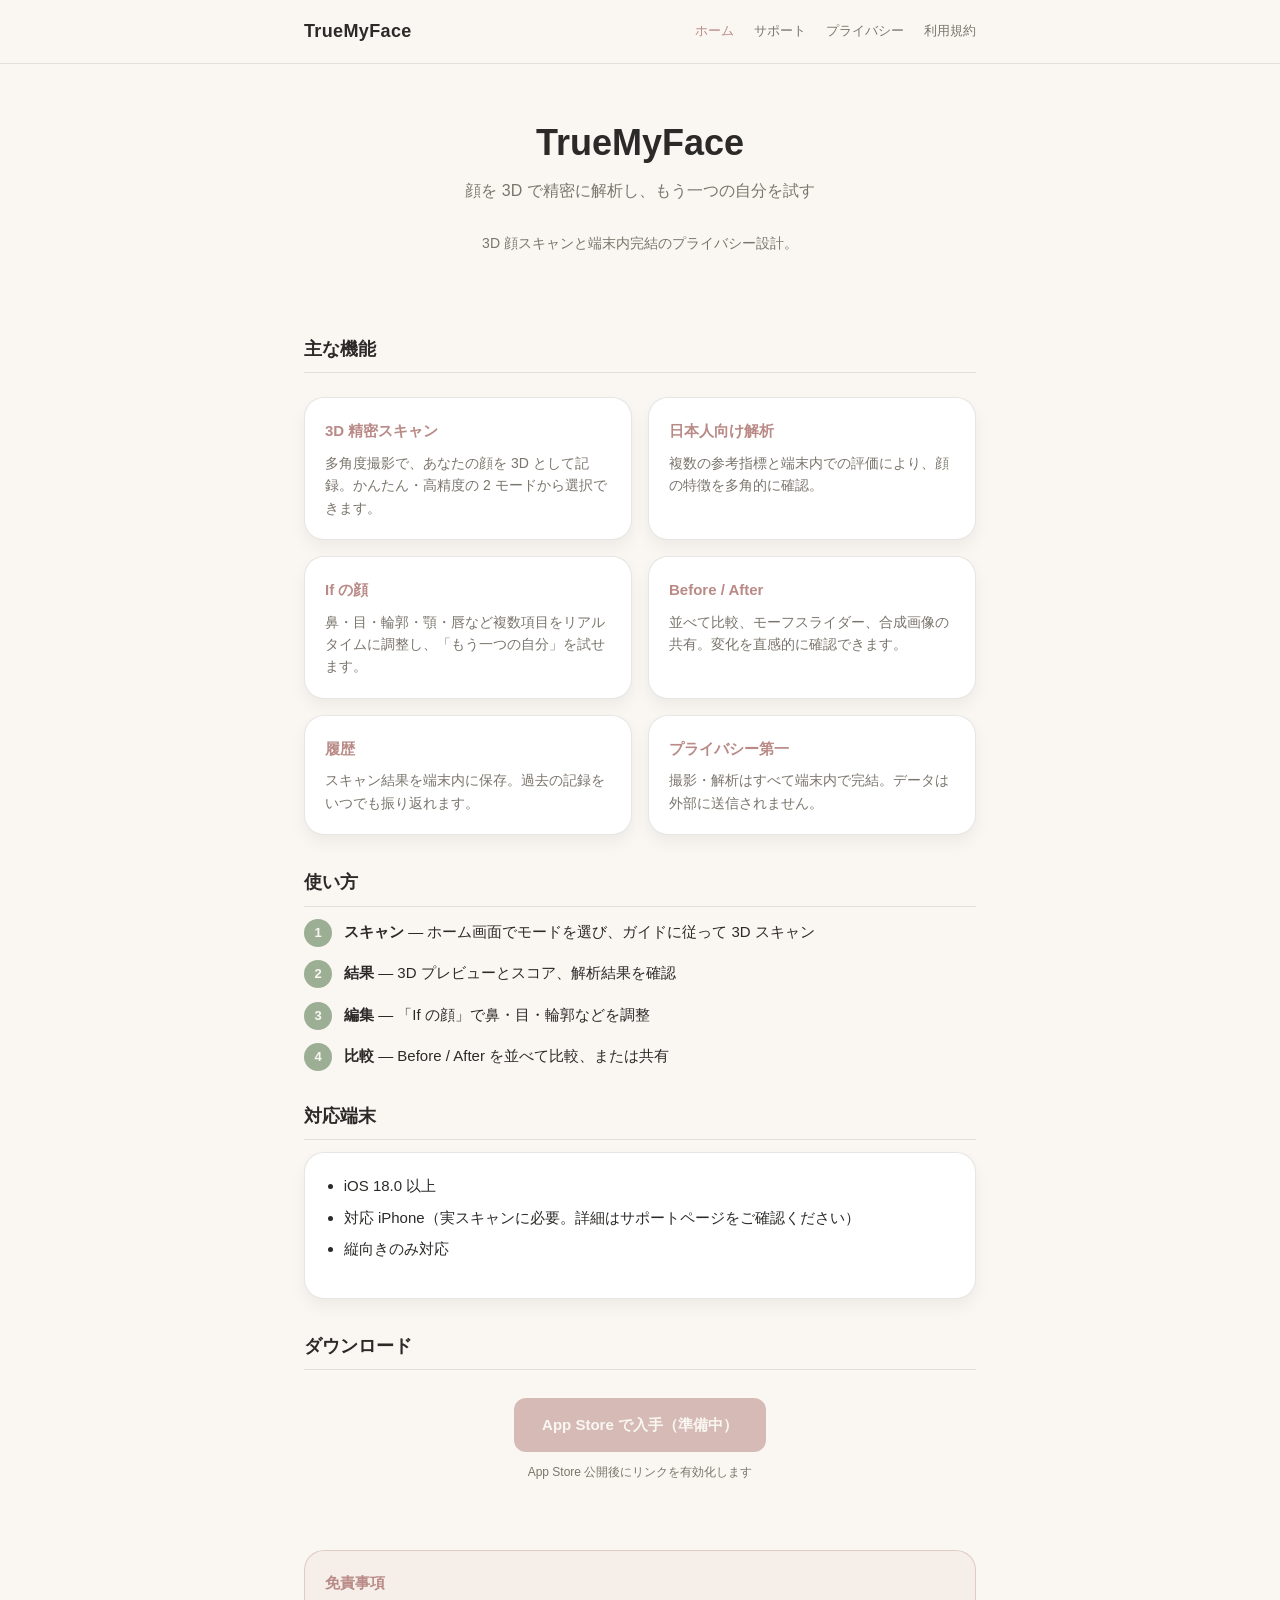
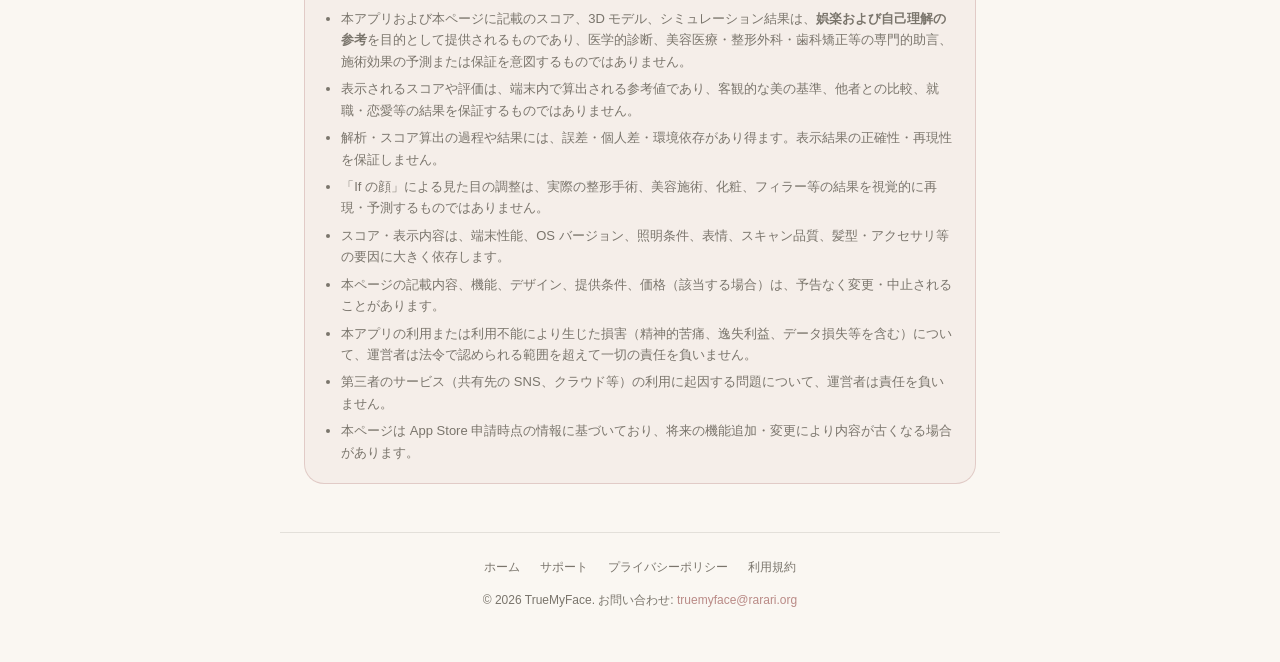
==== index.html @ 38e4a305 "Publish TrueMyFace web pages for GitHub Pages" ====
<!DOCTYPE html>
<html lang="ja">
<head>
    <meta charset="UTF-8">
    <meta name="viewport" content="width=device-width, initial-scale=1">
    <title>TrueMyFace — 顔を 3D で精密に解析し、もう一つの自分を試す</title>
    <meta name="description" content="3D 顔スキャン・解析・If の顔シミュレーション iOS アプリ。撮影・解析は端末内完結。">
    <link rel="stylesheet" href="assets/style.css">
</head>
<body>
<header class="site-header">
    <div class="header-inner">
        <a href="index.html" class="site-logo">TrueMyFace</a>
        <nav class="site-nav">
            <a href="index.html" class="active">ホーム</a>
            <a href="support.html">サポート</a>
            <a href="privacy.html">プライバシー</a>
            <a href="terms.html">利用規約</a>
        </nav>
    </div>
</header>

<main>
    <section class="hero">
        <h1>TrueMyFace</h1>
        <p class="tagline">顔を 3D で精密に解析し、もう一つの自分を試す</p>
        <p style="font-size:14px;color:var(--text-secondary);">3D 顔スキャンと端末内完結のプライバシー設計。</p>
    </section>

    <h2>主な機能</h2>
    <div class="feature-grid">
        <div class="feature-card">
            <h3>3D 精密スキャン</h3>
            <p>多角度撮影で、あなたの顔を 3D として記録。かんたん・高精度の 2 モードから選択できます。</p>
        </div>
        <div class="feature-card">
            <h3>日本人向け解析</h3>
            <p>複数の参考指標と端末内での評価により、顔の特徴を多角的に確認。</p>
        </div>
        <div class="feature-card">
            <h3>If の顔</h3>
            <p>鼻・目・輪郭・顎・唇など複数項目をリアルタイムに調整し、「もう一つの自分」を試せます。</p>
        </div>
        <div class="feature-card">
            <h3>Before / After</h3>
            <p>並べて比較、モーフスライダー、合成画像の共有。変化を直感的に確認できます。</p>
        </div>
        <div class="feature-card">
            <h3>履歴</h3>
            <p>スキャン結果を端末内に保存。過去の記録をいつでも振り返れます。</p>
        </div>
        <div class="feature-card">
            <h3>プライバシー第一</h3>
            <p>撮影・解析はすべて端末内で完結。データは外部に送信されません。</p>
        </div>
    </div>

    <h2>使い方</h2>
    <ol class="steps">
        <li><strong>スキャン</strong> — ホーム画面でモードを選び、ガイドに従って 3D スキャン</li>
        <li><strong>結果</strong> — 3D プレビューとスコア、解析結果を確認</li>
        <li><strong>編集</strong> — 「If の顔」で鼻・目・輪郭などを調整</li>
        <li><strong>比較</strong> — Before / After を並べて比較、または共有</li>
    </ol>

    <h2>対応端末</h2>
    <div class="card">
        <ul>
            <li>iOS 18.0 以上</li>
            <li>対応 iPhone（実スキャンに必要。詳細はサポートページをご確認ください）</li>
            <li>縦向きのみ対応</li>
        </ul>
    </div>

    <h2>ダウンロード</h2>
    <div style="text-align:center;padding:16px 0;">
        <!-- TODO: App Store URL — 公開後に href を差し替え -->
        <span class="cta-button">App Store で入手（準備中）</span>
        <p class="cta-note">App Store 公開後にリンクを有効化します</p>
    </div>

    <section class="disclaimer">
        <h2>免責事項</h2>
        <ul>
            <li>本アプリおよび本ページに記載のスコア、3D モデル、シミュレーション結果は、<strong>娯楽および自己理解の参考</strong>を目的として提供されるものであり、医学的診断、美容医療・整形外科・歯科矯正等の専門的助言、施術効果の予測または保証を意図するものではありません。</li>
            <li>表示されるスコアや評価は、端末内で算出される参考値であり、客観的な美の基準、他者との比較、就職・恋愛等の結果を保証するものではありません。</li>
            <li>解析・スコア算出の過程や結果には、誤差・個人差・環境依存があり得ます。表示結果の正確性・再現性を保証しません。</li>
            <li>「If の顔」による見た目の調整は、実際の整形手術、美容施術、化粧、フィラー等の結果を視覚的に再現・予測するものではありません。</li>
            <li>スコア・表示内容は、端末性能、OS バージョン、照明条件、表情、スキャン品質、髪型・アクセサリ等の要因に大きく依存します。</li>
            <li>本ページの記載内容、機能、デザイン、提供条件、価格（該当する場合）は、予告なく変更・中止されることがあります。</li>
            <li>本アプリの利用または利用不能により生じた損害（精神的苦痛、逸失利益、データ損失等を含む）について、運営者は法令で認められる範囲を超えて一切の責任を負いません。</li>
            <li>第三者のサービス（共有先の SNS、クラウド等）の利用に起因する問題について、運営者は責任を負いません。</li>
            <li>本ページは App Store 申請時点の情報に基づいており、将来の機能追加・変更により内容が古くなる場合があります。</li>
        </ul>
    </section>
</main>

<footer class="site-footer">
    <div class="footer-links">
        <a href="index.html">ホーム</a>
        <a href="support.html">サポート</a>
        <a href="privacy.html">プライバシーポリシー</a>
        <a href="terms.html">利用規約</a>
    </div>
    <p>© 2026 TrueMyFace. お問い合わせ: <a href="mailto:truemyface@rarari.org">truemyface@rarari.org</a></p>
</footer>
</body>
</html>
---- assets/style.css ----
/* TrueMyFace Web — matches app Design System (Theme.swift / Asset Catalog) */

:root {
    --base: #FAF7F2;
    --surface: #FFFFFF;
    --accent-rose: #B98A86;
    --accent-sage: #9CAF94;
    --text-primary: #2B2A28;
    --text-secondary: #7A756C;
    --hairline: rgba(122, 117, 108, 0.18);
    --shadow: rgba(0, 0, 0, 0.05);
    --disclaimer-bg: rgba(185, 138, 134, 0.08);
    --disclaimer-border: rgba(185, 138, 134, 0.35);
    --max-width: 720px;
    --screen-padding: 24px;
    --card-padding: 20px;
    --corner-radius: 20px;
    --small-radius: 12px;
}

@media (prefers-color-scheme: dark) {
    :root {
        --base: #17161A;
        --surface: #232228;
        --accent-rose: #CDA0A0;
        --accent-sage: #A9BBA0;
        --text-primary: #ECEAE4;
        --text-secondary: #A8A39A;
        --hairline: rgba(168, 163, 154, 0.18);
        --shadow: rgba(0, 0, 0, 0.25);
        --disclaimer-bg: rgba(205, 160, 160, 0.1);
        --disclaimer-border: rgba(205, 160, 160, 0.35);
    }
}

*, *::before, *::after { box-sizing: border-box; }
html { -webkit-text-size-adjust: 100%; }
body {
    margin: 0;
    font-family: -apple-system, BlinkMacSystemFont, "Hiragino Sans", "Hiragino Kaku Gothic ProN", "Noto Sans JP", sans-serif;
    font-size: 15px;
    line-height: 1.7;
    color: var(--text-primary);
    background: var(--base);
}
a { color: var(--accent-rose); text-decoration: none; }
a:hover { text-decoration: underline; }

.site-header {
    position: sticky; top: 0; z-index: 10;
    background: color-mix(in srgb, var(--base) 92%, transparent);
    backdrop-filter: blur(12px);
    -webkit-backdrop-filter: blur(12px);
    border-bottom: 0.5px solid var(--hairline);
}
.header-inner {
    max-width: var(--max-width); margin: 0 auto;
    padding: 16px var(--screen-padding);
    display: flex; align-items: center; justify-content: space-between; gap: 16px;
}
.site-logo { font-size: 18px; font-weight: 600; letter-spacing: 0.02em; color: var(--text-primary); text-decoration: none; }
.site-logo:hover { text-decoration: none; color: var(--accent-rose); }
.site-nav { display: flex; gap: 20px; font-size: 13px; }
.site-nav a { color: var(--text-secondary); }
.site-nav a.active, .site-nav a:hover { color: var(--accent-rose); }

main { max-width: var(--max-width); margin: 0 auto; padding: 32px var(--screen-padding) 48px; }
h1 { font-size: 28px; font-weight: 600; line-height: 1.3; margin: 0 0 8px; }
h2 { font-size: 18px; font-weight: 600; margin: 32px 0 12px; padding-bottom: 8px; border-bottom: 0.5px solid var(--hairline); }
h3 { font-size: 15px; font-weight: 600; margin: 20px 0 8px; }
.lead { font-size: 15px; color: var(--text-secondary); margin: 0 0 24px; }
.meta { font-size: 12px; color: var(--text-secondary); margin-bottom: 28px; }

.card {
    background: var(--surface); border-radius: var(--corner-radius); padding: var(--card-padding);
    margin-bottom: 16px; border: 0.5px solid var(--hairline); box-shadow: 0 8px 16px var(--shadow);
}
.card h3 { margin-top: 0; }
ul, ol { padding-left: 1.25em; margin: 0 0 16px; }
li { margin-bottom: 6px; }
li:last-child { margin-bottom: 0; }

.hero { text-align: center; padding: 24px 0 32px; }
.hero h1 { font-size: 36px; margin-bottom: 12px; }
.hero .tagline { font-size: 16px; color: var(--text-secondary); margin: 0 0 28px; line-height: 1.6; }

.feature-grid { display: grid; gap: 16px; margin: 24px 0; }
@media (min-width: 560px) { .feature-grid { grid-template-columns: 1fr 1fr; } }
.feature-card {
    background: var(--surface); border-radius: var(--corner-radius); padding: var(--card-padding);
    border: 0.5px solid var(--hairline); box-shadow: 0 8px 16px var(--shadow);
}
.feature-card h3 { margin: 0 0 8px; font-size: 15px; color: var(--accent-rose); }
.feature-card p { margin: 0; font-size: 14px; color: var(--text-secondary); line-height: 1.6; }

.steps { counter-reset: step; list-style: none; padding: 0; margin: 0 0 24px; }
.steps li { counter-increment: step; position: relative; padding-left: 40px; margin-bottom: 16px; }
.steps li::before {
    content: counter(step); position: absolute; left: 0; top: 0;
    width: 28px; height: 28px; border-radius: 50%; background: var(--accent-sage); color: var(--base);
    font-size: 13px; font-weight: 600; display: flex; align-items: center; justify-content: center;
}

.faq-item { margin-bottom: 20px; }
.faq-item dt { font-weight: 600; font-size: 15px; margin-bottom: 6px; }
.faq-item dd { margin: 0; color: var(--text-secondary); font-size: 14px; line-height: 1.65; }

.cta-button {
    display: inline-block; padding: 14px 28px; background: var(--accent-rose); color: var(--base);
    border-radius: var(--small-radius); font-size: 15px; font-weight: 600; opacity: 0.55; cursor: default;
}
.cta-note { font-size: 12px; color: var(--text-secondary); margin-top: 10px; }

.contact-box {
    background: var(--surface); border-radius: var(--corner-radius); padding: var(--card-padding);
    border: 0.5px solid var(--hairline); text-align: center; margin: 24px 0;
}
.contact-box a { font-size: 17px; font-weight: 600; }

.disclaimer {
    background: var(--disclaimer-bg); border: 1px solid var(--disclaimer-border);
    border-radius: var(--corner-radius); padding: var(--card-padding); margin-top: 40px;
    font-size: 13px; color: var(--text-secondary); line-height: 1.65;
}
.disclaimer h2 { font-size: 15px; margin: 0 0 12px; padding: 0; border: none; color: var(--accent-rose); }
.disclaimer ul { margin-bottom: 0; }

.site-footer {
    max-width: var(--max-width); margin: 0 auto; padding: 24px var(--screen-padding) 40px;
    border-top: 0.5px solid var(--hairline); font-size: 12px; color: var(--text-secondary); text-align: center;
}
.footer-links { display: flex; justify-content: center; gap: 20px; margin-bottom: 12px; flex-wrap: wrap; }
.footer-links a { color: var(--text-secondary); }
.footer-links a:hover { color: var(--accent-rose); }

.data-flow {
    background: var(--surface); border-radius: var(--small-radius); padding: 16px;
    font-size: 13px; color: var(--text-secondary); border: 0.5px solid var(--hairline); margin: 16px 0; line-height: 1.8;
}
.data-flow strong { color: var(--text-primary); }
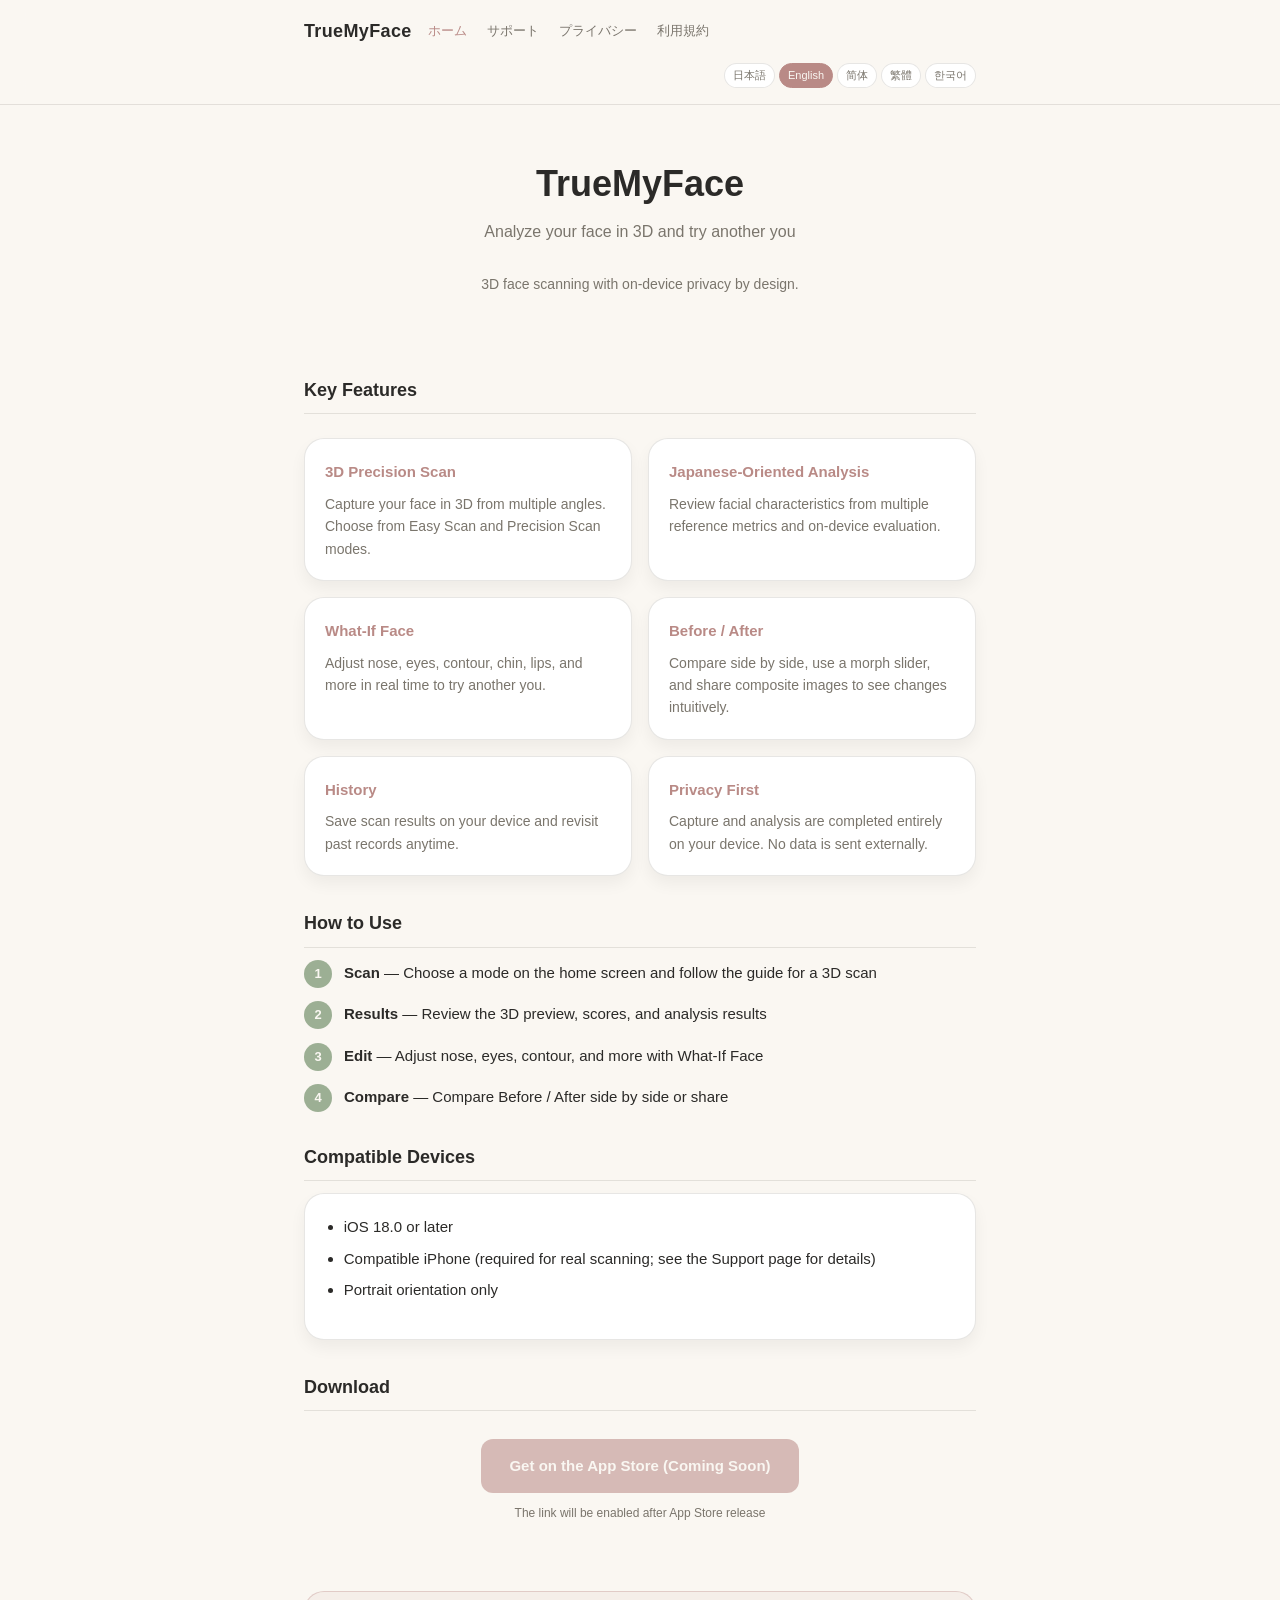
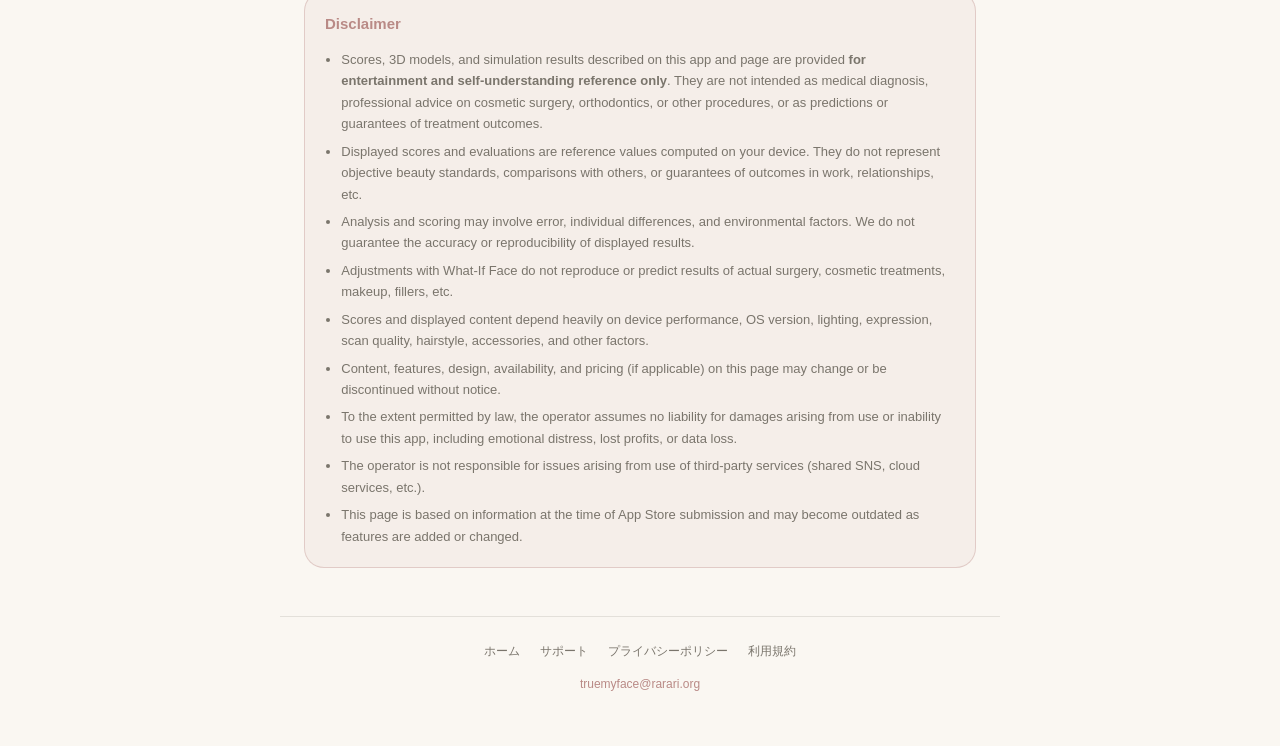
==== commit a26e495f: "Publish localized web pages with client-side locale switcher Sync from truemyface Web/ source: multi" ====
--- a/index.html
+++ b/index.html
@@ -7,15 +7,15 @@
     <meta name="description" content="3D 顔スキャン・解析・If の顔シミュレーション iOS アプリ。撮影・解析は端末内完結。">
     <link rel="stylesheet" href="assets/style.css">
 </head>
-<body>
+<body data-page="index">
 <header class="site-header">
     <div class="header-inner">
-        <a href="index.html" class="site-logo">TrueMyFace</a>
+        <a href="index.html" class="site-logo" data-nav="index.html">TrueMyFace</a>
         <nav class="site-nav">
-            <a href="index.html" class="active">ホーム</a>
-            <a href="support.html">サポート</a>
-            <a href="privacy.html">プライバシー</a>
-            <a href="terms.html">利用規約</a>
+            <a href="index.html" class="active" data-nav="index.html" data-i18n="nav.home">ホーム</a>
+            <a href="support.html" data-nav="support.html" data-i18n="nav.support">サポート</a>
+            <a href="privacy.html" data-nav="privacy.html" data-i18n="nav.privacy">プライバシー</a>
+            <a href="terms.html" data-nav="terms.html" data-i18n="nav.terms">利用規約</a>
         </nav>
     </div>
 </header>
@@ -97,12 +97,13 @@
 
 <footer class="site-footer">
     <div class="footer-links">
-        <a href="index.html">ホーム</a>
-        <a href="support.html">サポート</a>
-        <a href="privacy.html">プライバシーポリシー</a>
-        <a href="terms.html">利用規約</a>
+        <a href="index.html" data-nav="index.html" data-i18n="footer.home">ホーム</a>
+        <a href="support.html" data-nav="support.html" data-i18n="footer.support">サポート</a>
+        <a href="privacy.html" data-nav="privacy.html" data-i18n="footer.privacy">プライバシーポリシー</a>
+        <a href="terms.html" data-nav="terms.html" data-i18n="footer.terms">利用規約</a>
     </div>
-    <p>© 2026 TrueMyFace. お問い合わせ: <a href="mailto:truemyface@rarari.org">truemyface@rarari.org</a></p>
+    <p data-footer-contact>© 2026 TrueMyFace. お問い合わせ: <a href="mailto:truemyface@rarari.org">truemyface@rarari.org</a></p>
 </footer>
+<script src="assets/locale.js" defer></script>
 </body>
 </html>
--- a/assets/style.css
+++ b/assets/style.css
@@ -56,13 +56,31 @@
 .header-inner {
     max-width: var(--max-width); margin: 0 auto;
     padding: 16px var(--screen-padding);
-    display: flex; align-items: center; justify-content: space-between; gap: 16px;
+    display: flex; align-items: center; gap: 16px; flex-wrap: wrap;
 }
 .site-logo { font-size: 18px; font-weight: 600; letter-spacing: 0.02em; color: var(--text-primary); text-decoration: none; }
 .site-logo:hover { text-decoration: none; color: var(--accent-rose); }
-.site-nav { display: flex; gap: 20px; font-size: 13px; }
+.site-nav { display: flex; gap: 20px; font-size: 13px; flex-wrap: wrap; }
 .site-nav a { color: var(--text-secondary); }
 .site-nav a.active, .site-nav a:hover { color: var(--accent-rose); }
+
+.locale-switcher {
+    display: flex; gap: 4px; flex-wrap: wrap; justify-content: flex-end;
+    margin-left: auto;
+}
+.locale-button {
+    appearance: none; border: 0.5px solid var(--hairline); background: var(--surface);
+    color: var(--text-secondary); font: inherit; font-size: 11px; line-height: 1;
+    padding: 6px 8px; border-radius: 999px; cursor: pointer;
+}
+.locale-button:hover { color: var(--accent-rose); border-color: color-mix(in srgb, var(--accent-rose) 35%, var(--hairline)); }
+.locale-button.active {
+    color: var(--base); background: var(--accent-rose); border-color: var(--accent-rose);
+}
+@media (max-width: 640px) {
+    .header-inner { flex-wrap: wrap; }
+    .locale-switcher { width: 100%; justify-content: flex-start; margin-left: 0; }
+}
 
 main { max-width: var(--max-width); margin: 0 auto; padding: 32px var(--screen-padding) 48px; }
 h1 { font-size: 28px; font-weight: 600; line-height: 1.3; margin: 0 0 8px; }
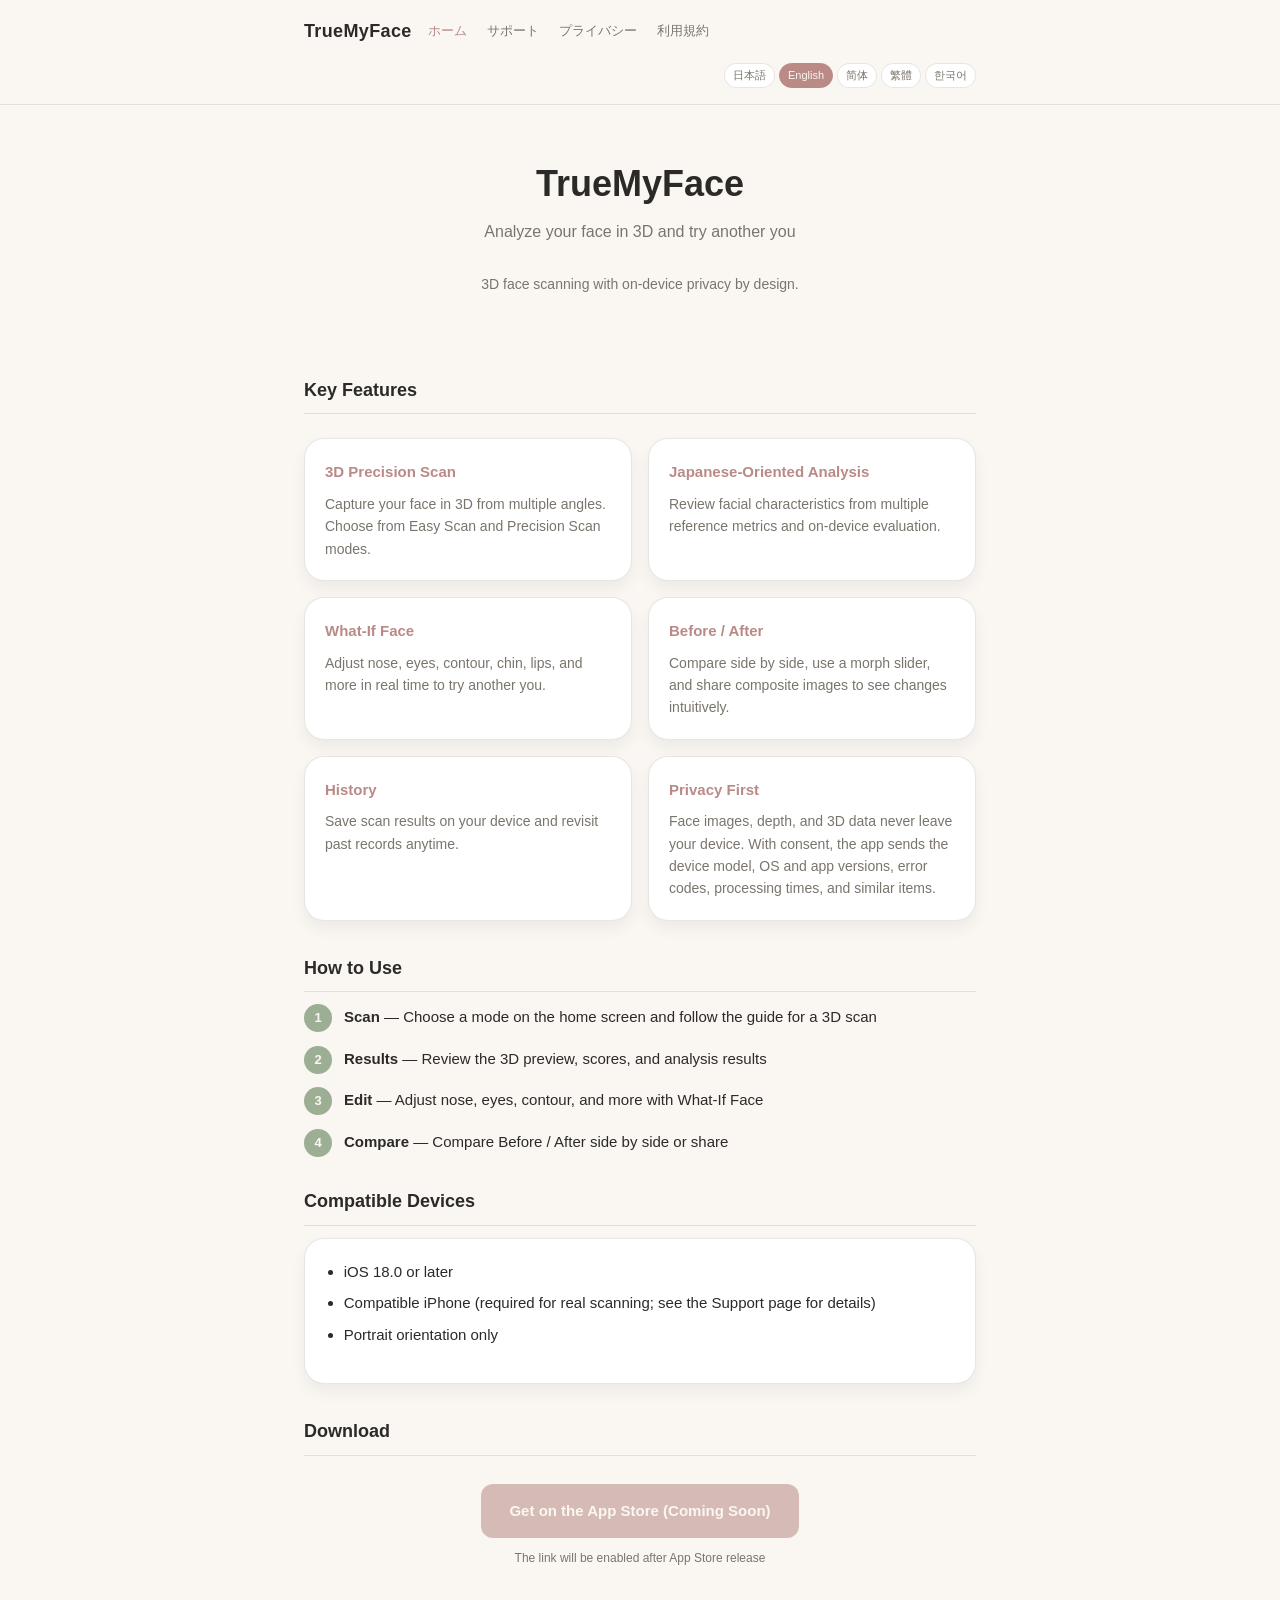
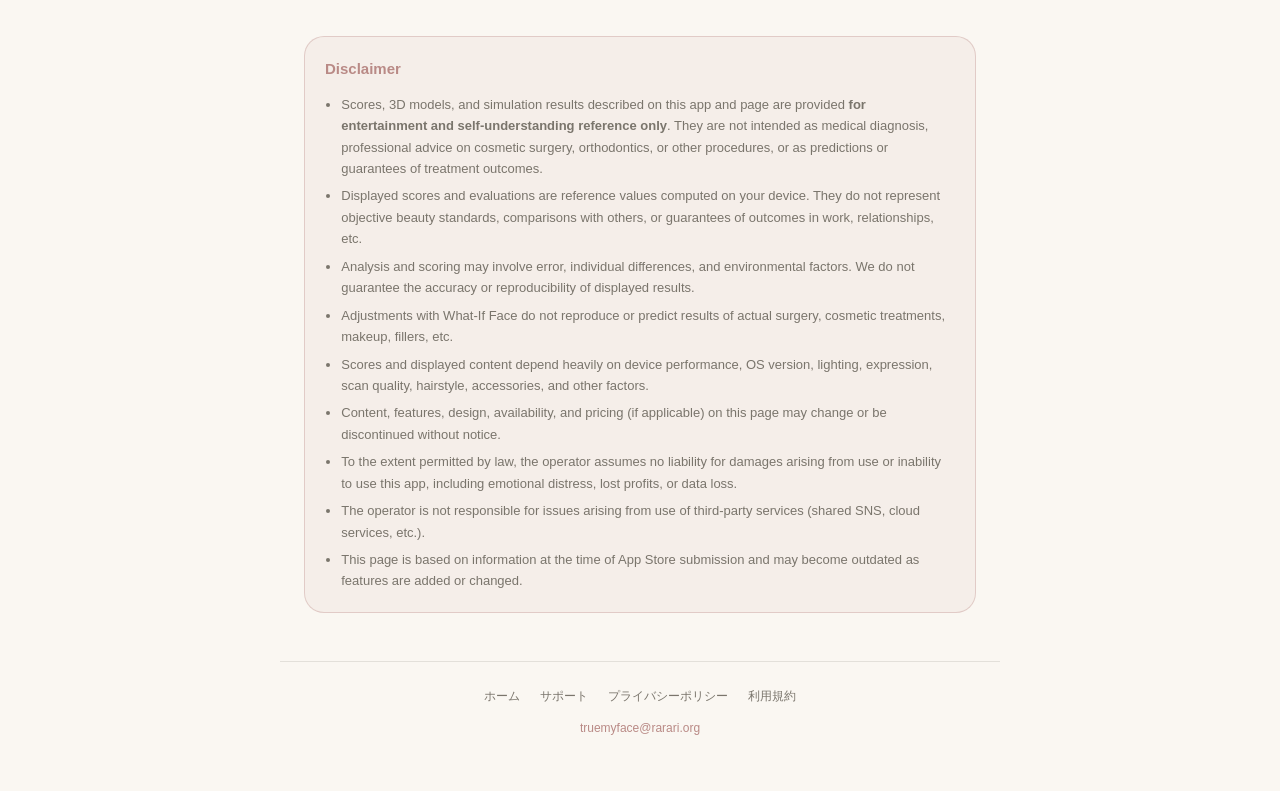
==== commit 96850119: "Clarify optional app improvement uploads" ====
--- a/index.html
+++ b/index.html
@@ -51,7 +51,7 @@
         </div>
         <div class="feature-card">
             <h3>プライバシー第一</h3>
-            <p>撮影・解析はすべて端末内で完結。データは外部に送信されません。</p>
+            <p>顔画像・深度・3Dデータの撮影と解析は端末内で完結。同意時のみ、端末・OS・アプリのバージョン、エラーコード、処理時間などを送信します。</p>
         </div>
     </div>
 
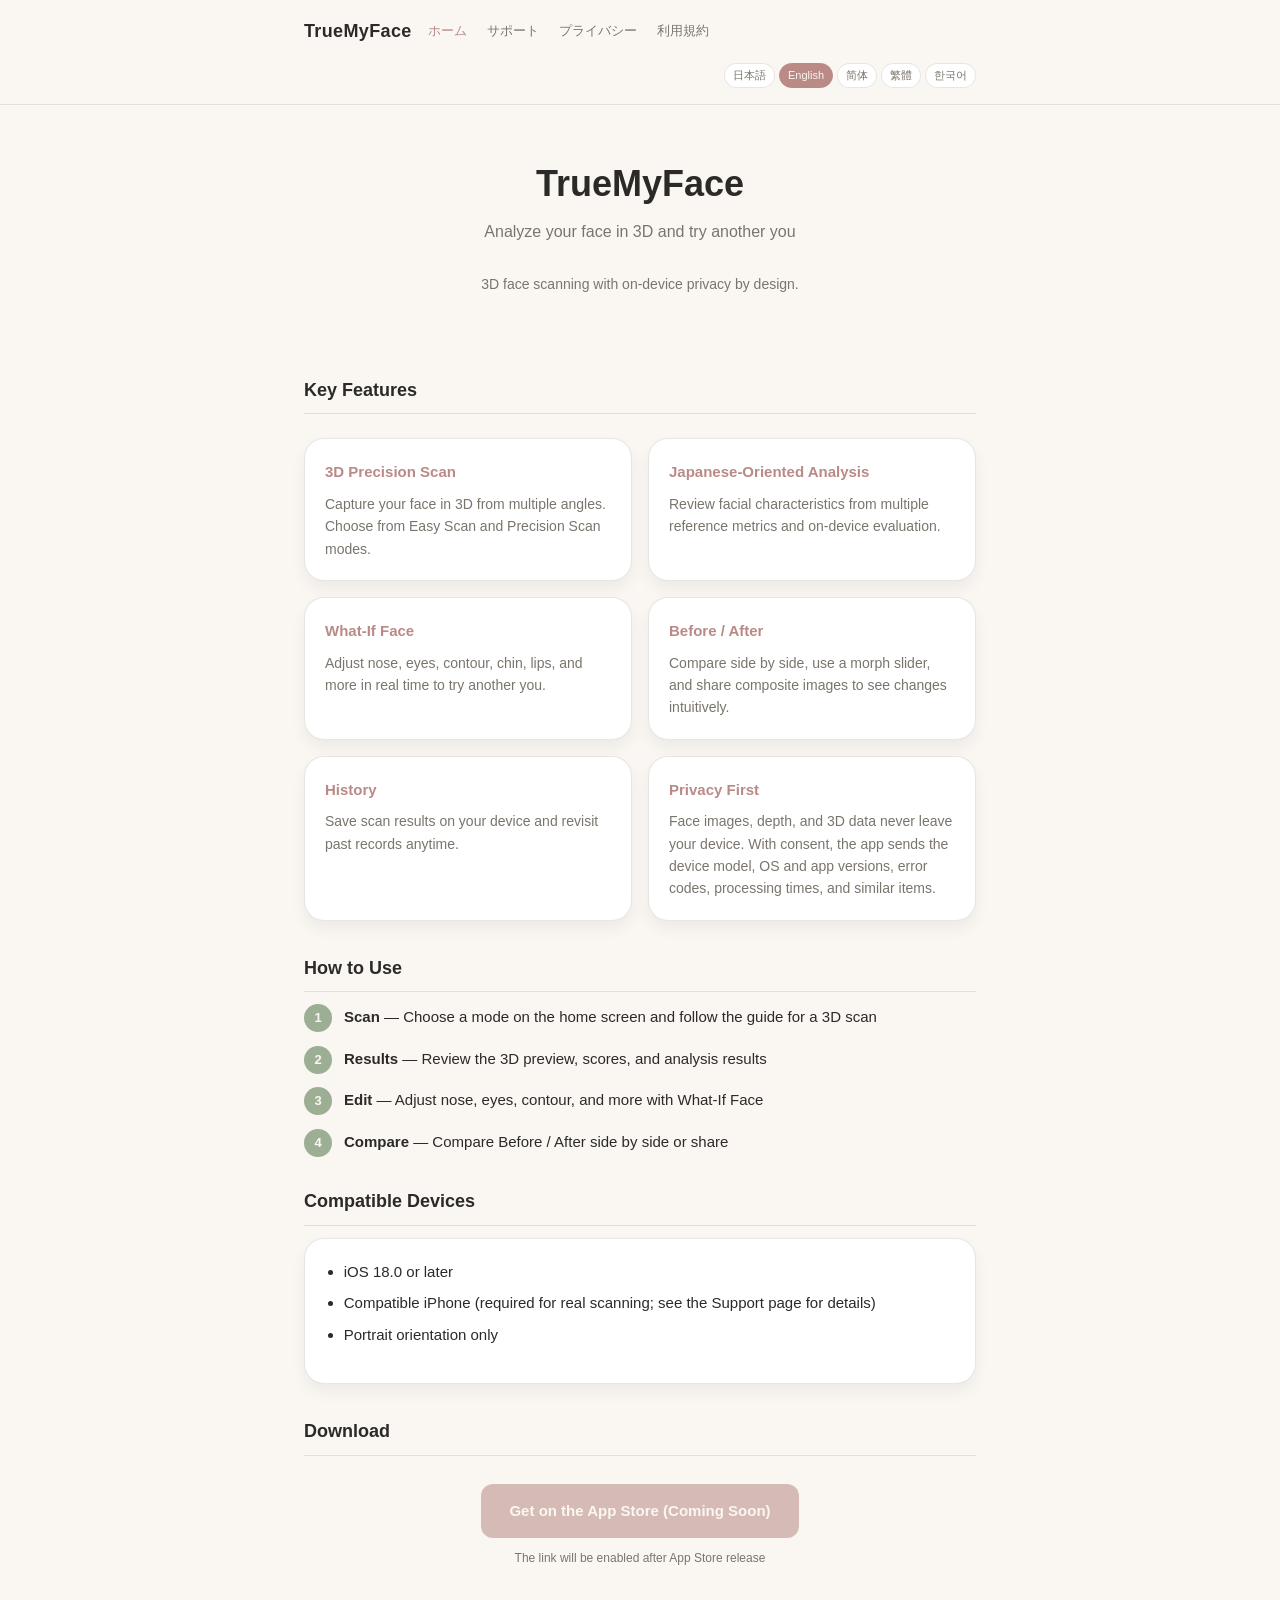
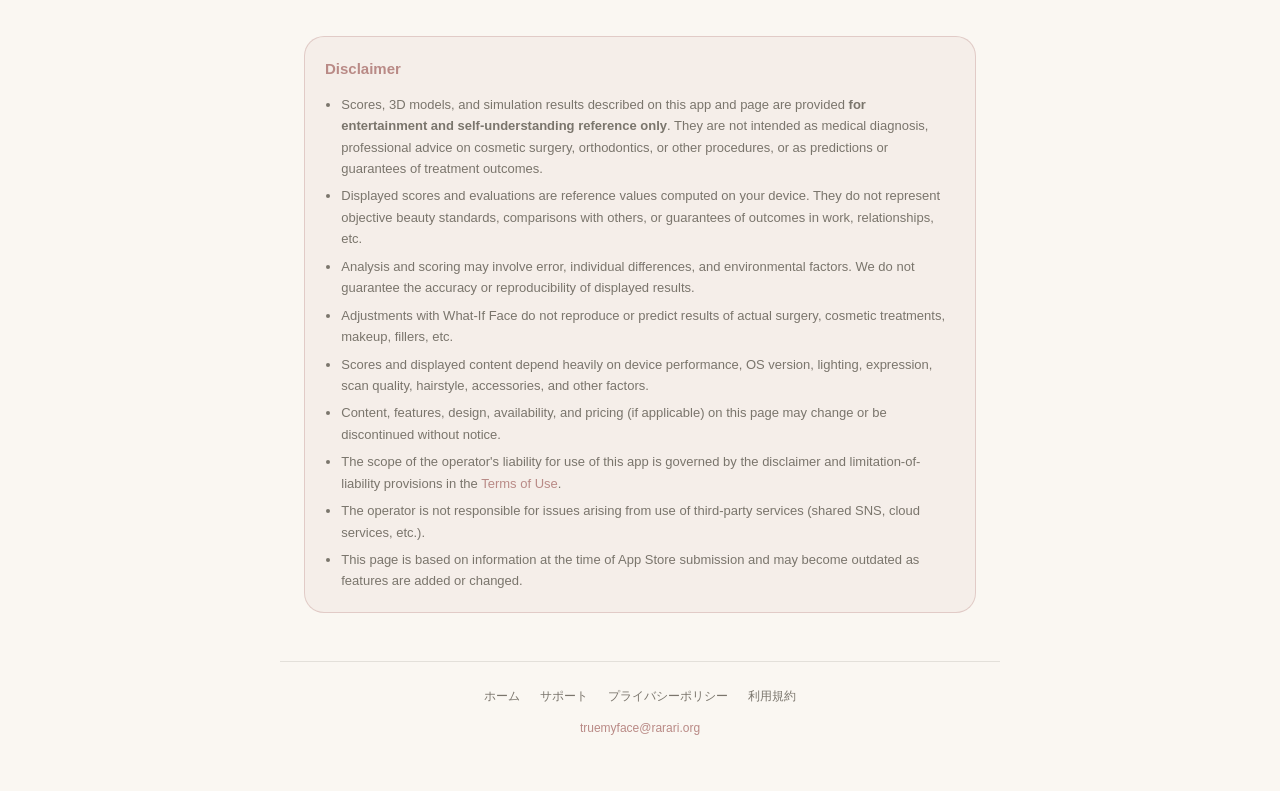
==== commit 7e625f80: "Restructure liability clauses to be enforceable under Japanese consumer law - Replace blanket/salvag" ====
--- a/index.html
+++ b/index.html
@@ -88,7 +88,7 @@
             <li>「If の顔」による見た目の調整は、実際の整形手術、美容施術、化粧、フィラー等の結果を視覚的に再現・予測するものではありません。</li>
             <li>スコア・表示内容は、端末性能、OS バージョン、照明条件、表情、スキャン品質、髪型・アクセサリ等の要因に大きく依存します。</li>
             <li>本ページの記載内容、機能、デザイン、提供条件、価格（該当する場合）は、予告なく変更・中止されることがあります。</li>
-            <li>本アプリの利用または利用不能により生じた損害（精神的苦痛、逸失利益、データ損失等を含む）について、運営者は法令で認められる範囲を超えて一切の責任を負いません。</li>
+            <li>本アプリの利用に関する運営者の責任の範囲は、<a href="terms.html">利用規約</a>の免責事項および責任の上限の定めによります。</li>
             <li>第三者のサービス（共有先の SNS、クラウド等）の利用に起因する問題について、運営者は責任を負いません。</li>
             <li>本ページは App Store 申請時点の情報に基づいており、将来の機能追加・変更により内容が古くなる場合があります。</li>
         </ul>
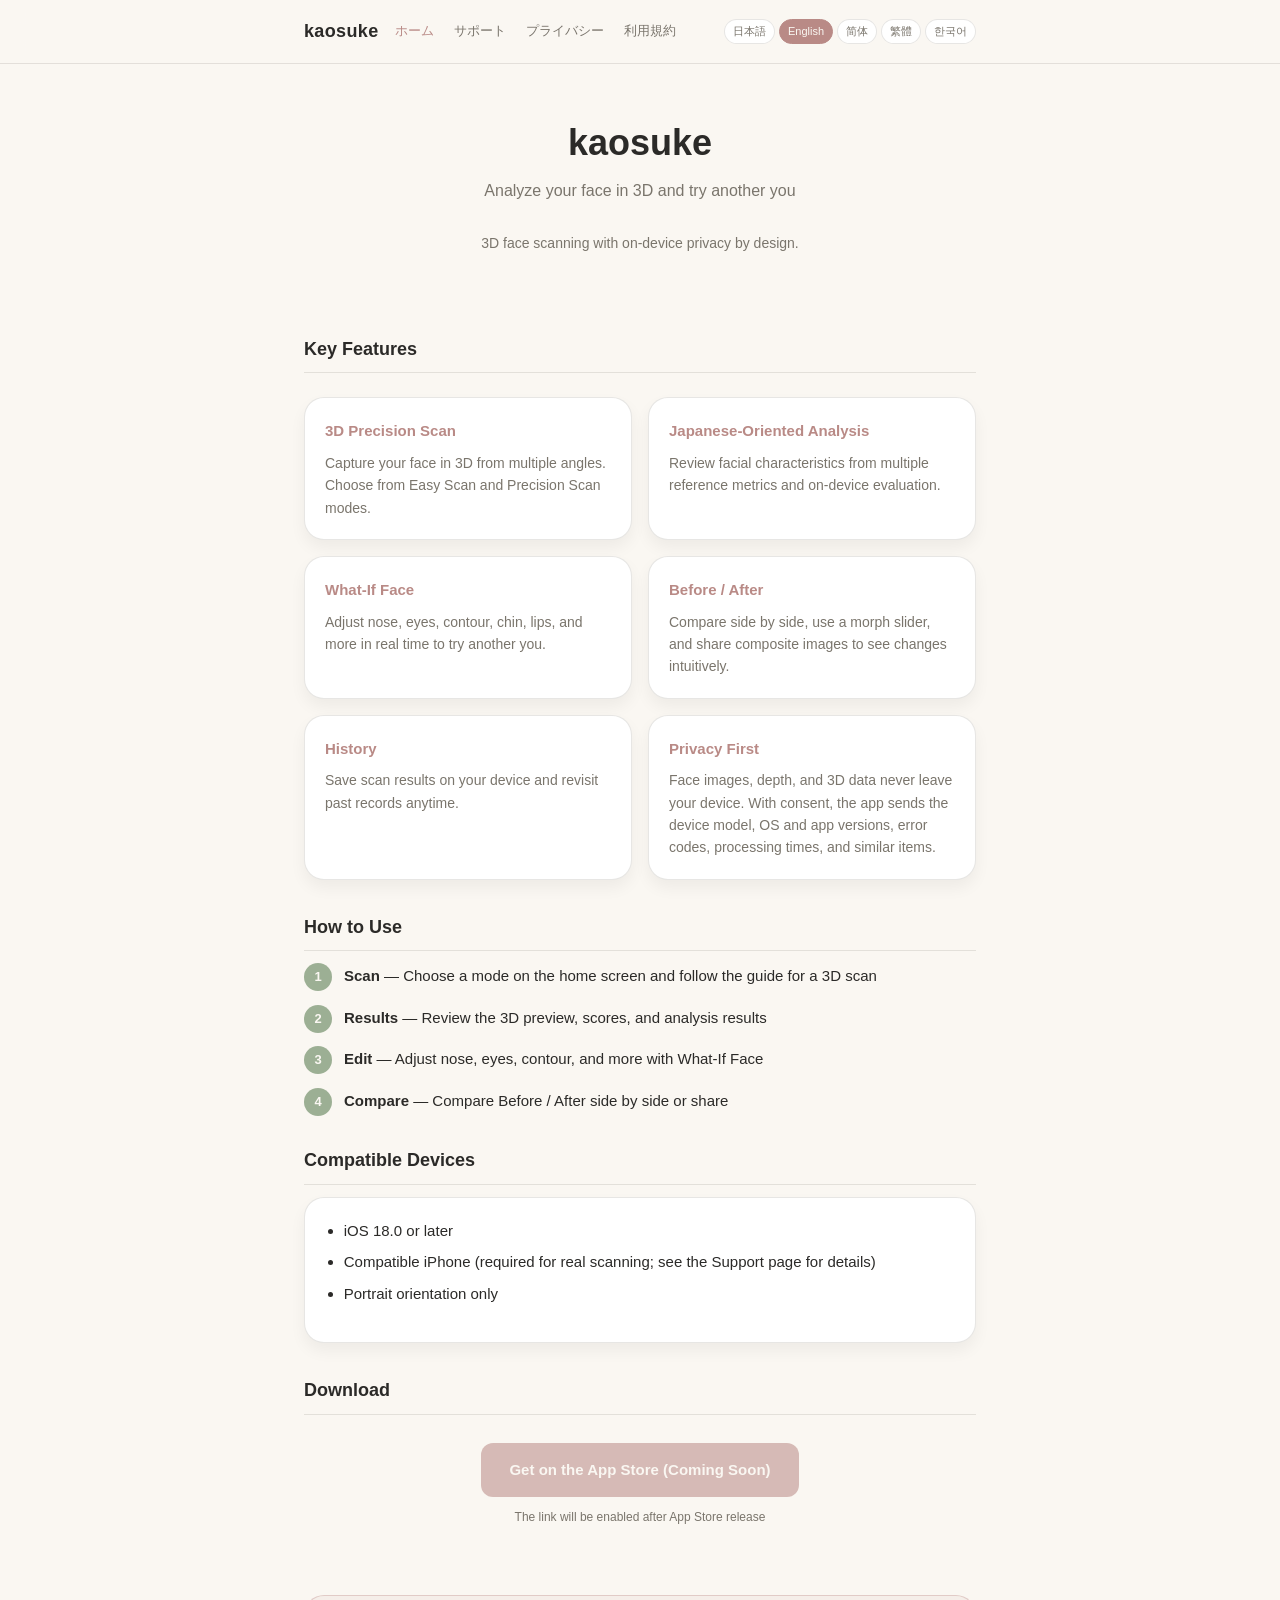
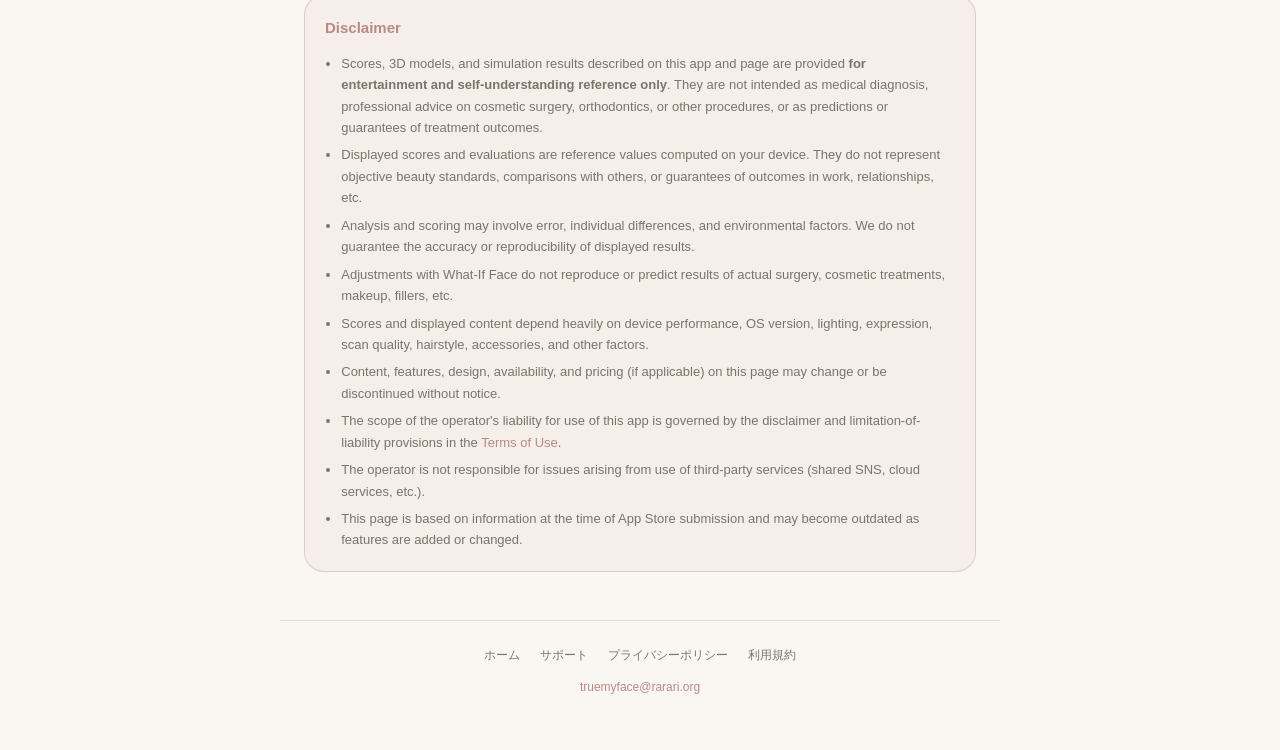
==== commit bcf5145b: "Rename app to kaosuke" ====
--- a/index.html
+++ b/index.html
@@ -3,14 +3,14 @@
 <head>
     <meta charset="UTF-8">
     <meta name="viewport" content="width=device-width, initial-scale=1">
-    <title>TrueMyFace — 顔を 3D で精密に解析し、もう一つの自分を試す</title>
+    <title>kaosuke — 顔を 3D で精密に解析し、もう一つの自分を試す</title>
     <meta name="description" content="3D 顔スキャン・解析・If の顔シミュレーション iOS アプリ。撮影・解析は端末内完結。">
     <link rel="stylesheet" href="assets/style.css">
 </head>
 <body data-page="index">
 <header class="site-header">
     <div class="header-inner">
-        <a href="index.html" class="site-logo" data-nav="index.html">TrueMyFace</a>
+        <a href="index.html" class="site-logo" data-nav="index.html">kaosuke</a>
         <nav class="site-nav">
             <a href="index.html" class="active" data-nav="index.html" data-i18n="nav.home">ホーム</a>
             <a href="support.html" data-nav="support.html" data-i18n="nav.support">サポート</a>
@@ -22,7 +22,7 @@
 
 <main>
     <section class="hero">
-        <h1>TrueMyFace</h1>
+        <h1>kaosuke</h1>
         <p class="tagline">顔を 3D で精密に解析し、もう一つの自分を試す</p>
         <p style="font-size:14px;color:var(--text-secondary);">3D 顔スキャンと端末内完結のプライバシー設計。</p>
     </section>
@@ -102,7 +102,7 @@
         <a href="privacy.html" data-nav="privacy.html" data-i18n="footer.privacy">プライバシーポリシー</a>
         <a href="terms.html" data-nav="terms.html" data-i18n="footer.terms">利用規約</a>
     </div>
-    <p data-footer-contact>© 2026 TrueMyFace. お問い合わせ: <a href="mailto:truemyface@rarari.org">truemyface@rarari.org</a></p>
+    <p data-footer-contact>© 2026 kaosuke. お問い合わせ: <a href="mailto:truemyface@rarari.org">truemyface@rarari.org</a></p>
 </footer>
 <script src="assets/locale.js" defer></script>
 </body>
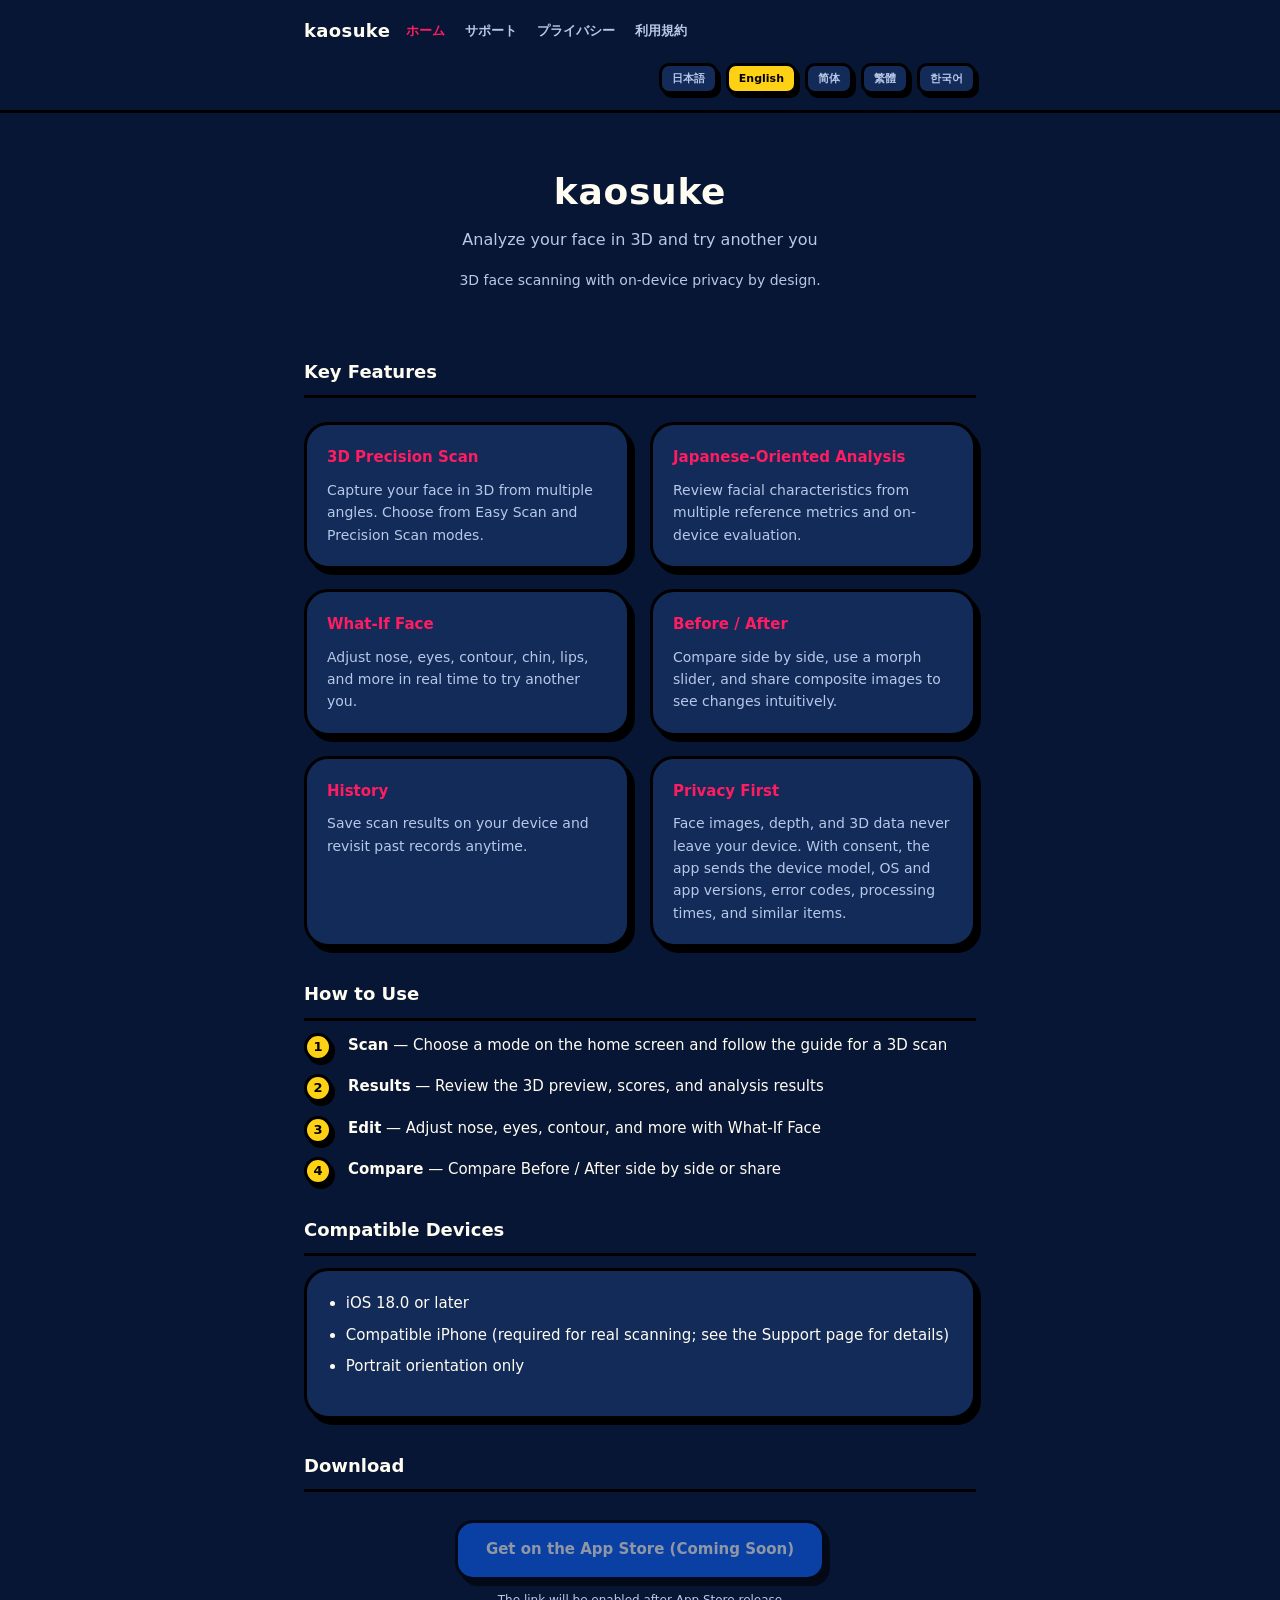
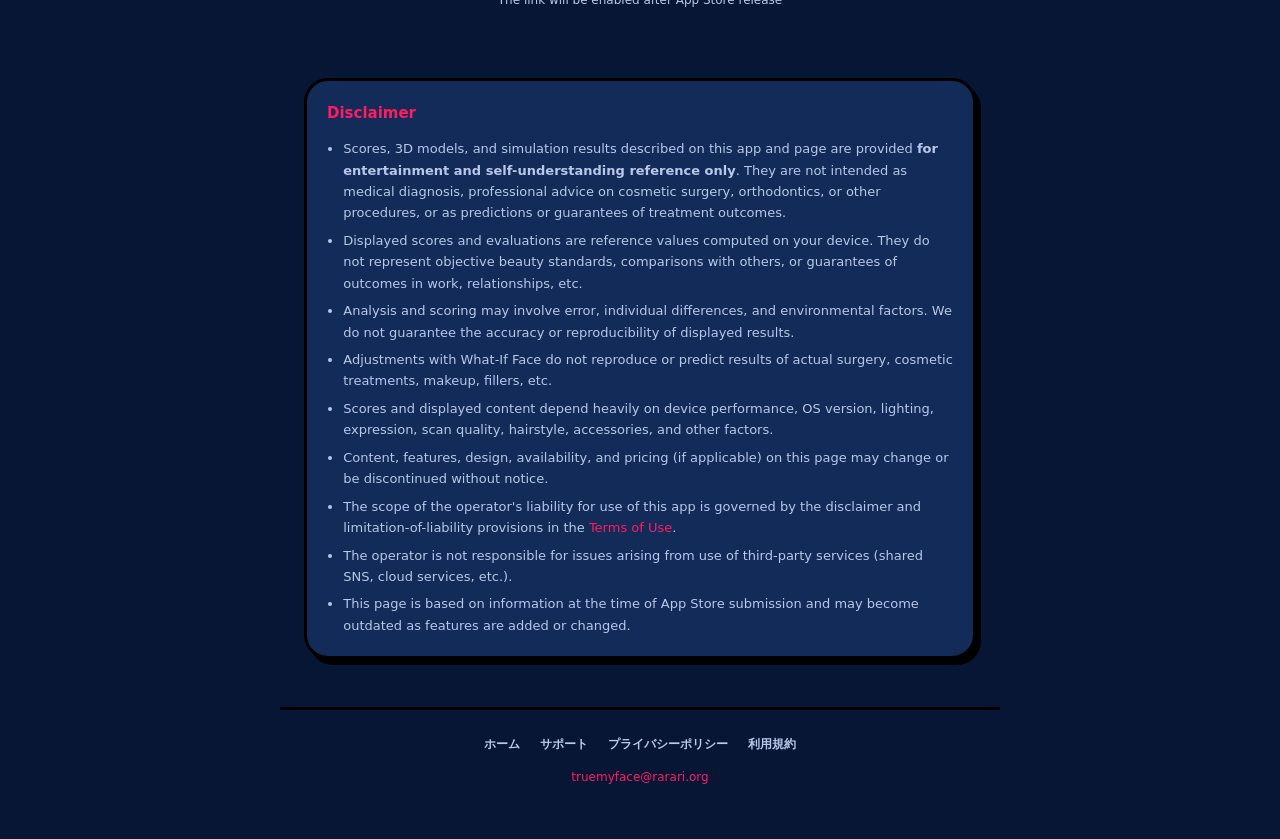
==== commit 592d2273: "Align site with app neo-brutalist navy UI Match DesignSystem tokens: deep navy canvas, hard ink outl" ====
--- a/index.html
+++ b/index.html
@@ -24,7 +24,7 @@
     <section class="hero">
         <h1>kaosuke</h1>
         <p class="tagline">顔を 3D で精密に解析し、もう一つの自分を試す</p>
-        <p style="font-size:14px;color:var(--text-secondary);">3D 顔スキャンと端末内完結のプライバシー設計。</p>
+        <p class="hero-note">3D 顔スキャンと端末内完結のプライバシー設計。</p>
     </section>
 
     <h2>主な機能</h2>
@@ -73,7 +73,7 @@
     </div>
 
     <h2>ダウンロード</h2>
-    <div style="text-align:center;padding:16px 0;">
+    <div class="cta-wrap">
         <!-- TODO: App Store URL — 公開後に href を差し替え -->
         <span class="cta-button">App Store で入手（準備中）</span>
         <p class="cta-note">App Store 公開後にリンクを有効化します</p>
--- a/assets/style.css
+++ b/assets/style.css
@@ -1,81 +1,79 @@
-/* TrueMyFace Web — matches app Design System (Theme.swift / Asset Catalog) */
+/* TrueMyFace Web — neo-brutalist navy, matches app DesignSystem (Theme.swift) */
 
 :root {
-    --base: #FAF7F2;
-    --surface: #FFFFFF;
-    --accent-rose: #B98A86;
-    --accent-sage: #9CAF94;
-    --text-primary: #2B2A28;
-    --text-secondary: #7A756C;
-    --hairline: rgba(122, 117, 108, 0.18);
-    --shadow: rgba(0, 0, 0, 0.05);
-    --disclaimer-bg: rgba(185, 138, 134, 0.08);
-    --disclaimer-border: rgba(185, 138, 134, 0.35);
+    --base: #071635;
+    --surface: #122B59;
+    --text-primary: #FFFCF2;
+    --text-secondary: #B8C8E8;
+    --brutal-ink: #000000;
+    --brand-blue: #0D63FF;
+    --brand-pink: #FF1C61;
+    --sparkle: #FFD114;
+    --accent-cyan: #05B8C2;
+    --success: #00C785;
+    /* Aliases used in HTML / legacy selectors */
+    --accent-rose: var(--brand-pink);
+    --accent-sage: var(--success);
+    --hairline: rgba(255, 255, 255, 0.18);
     --max-width: 720px;
     --screen-padding: 24px;
     --card-padding: 20px;
-    --corner-radius: 20px;
-    --small-radius: 12px;
-}
-
-@media (prefers-color-scheme: dark) {
-    :root {
-        --base: #17161A;
-        --surface: #232228;
-        --accent-rose: #CDA0A0;
-        --accent-sage: #A9BBA0;
-        --text-primary: #ECEAE4;
-        --text-secondary: #A8A39A;
-        --hairline: rgba(168, 163, 154, 0.18);
-        --shadow: rgba(0, 0, 0, 0.25);
-        --disclaimer-bg: rgba(205, 160, 160, 0.1);
-        --disclaimer-border: rgba(205, 160, 160, 0.35);
-    }
+    --corner-radius: 24px;
+    --small-radius: 16px;
+    --border-width: 3px;
+    --shadow-offset: 5px 6px 0 var(--brutal-ink);
+    --shadow-offset-sm: 3px 4px 0 var(--brutal-ink);
 }
 
 *, *::before, *::after { box-sizing: border-box; }
 html { -webkit-text-size-adjust: 100%; }
 body {
     margin: 0;
-    font-family: -apple-system, BlinkMacSystemFont, "Hiragino Sans", "Hiragino Kaku Gothic ProN", "Noto Sans JP", sans-serif;
+    font-family: "Hiragino Maru Gothic ProN", "Hiragino Sans", "Hiragino Kaku Gothic ProN",
+        "Apple SD Gothic Neo", "Noto Sans JP", system-ui, sans-serif;
     font-size: 15px;
     line-height: 1.7;
     color: var(--text-primary);
     background: var(--base);
 }
-a { color: var(--accent-rose); text-decoration: none; }
+a { color: var(--brand-pink); text-decoration: none; }
 a:hover { text-decoration: underline; }
 
 .site-header {
     position: sticky; top: 0; z-index: 10;
-    background: color-mix(in srgb, var(--base) 92%, transparent);
-    backdrop-filter: blur(12px);
-    -webkit-backdrop-filter: blur(12px);
-    border-bottom: 0.5px solid var(--hairline);
+    background: var(--base);
+    border-bottom: var(--border-width) solid var(--brutal-ink);
 }
 .header-inner {
     max-width: var(--max-width); margin: 0 auto;
     padding: 16px var(--screen-padding);
     display: flex; align-items: center; gap: 16px; flex-wrap: wrap;
 }
-.site-logo { font-size: 18px; font-weight: 600; letter-spacing: 0.02em; color: var(--text-primary); text-decoration: none; }
-.site-logo:hover { text-decoration: none; color: var(--accent-rose); }
+.site-logo {
+    font-size: 18px; font-weight: 700; letter-spacing: 0.02em;
+    color: var(--text-primary); text-decoration: none;
+}
+.site-logo:hover { text-decoration: none; color: var(--sparkle); }
 .site-nav { display: flex; gap: 20px; font-size: 13px; flex-wrap: wrap; }
-.site-nav a { color: var(--text-secondary); }
-.site-nav a.active, .site-nav a:hover { color: var(--accent-rose); }
+.site-nav a { color: var(--text-secondary); font-weight: 600; }
+.site-nav a.active, .site-nav a:hover { color: var(--brand-pink); text-decoration: none; }
 
 .locale-switcher {
-    display: flex; gap: 4px; flex-wrap: wrap; justify-content: flex-end;
+    display: flex; gap: 8px; flex-wrap: wrap; justify-content: flex-end;
     margin-left: auto;
 }
 .locale-button {
-    appearance: none; border: 0.5px solid var(--hairline); background: var(--surface);
-    color: var(--text-secondary); font: inherit; font-size: 11px; line-height: 1;
-    padding: 6px 8px; border-radius: 999px; cursor: pointer;
-}
-.locale-button:hover { color: var(--accent-rose); border-color: color-mix(in srgb, var(--accent-rose) 35%, var(--hairline)); }
+    appearance: none;
+    border: var(--border-width) solid var(--brutal-ink);
+    background: var(--surface);
+    color: var(--text-secondary);
+    font: inherit; font-size: 11px; font-weight: 700; line-height: 1;
+    padding: 7px 10px; border-radius: 10px; cursor: pointer;
+    box-shadow: var(--shadow-offset-sm);
+}
+.locale-button:hover { color: var(--text-primary); background: var(--brand-blue); }
 .locale-button.active {
-    color: var(--base); background: var(--accent-rose); border-color: var(--accent-rose);
+    color: var(--brutal-ink); background: var(--sparkle); border-color: var(--brutal-ink);
 }
 @media (max-width: 640px) {
     .header-inner { flex-wrap: wrap; }
@@ -83,15 +81,31 @@
 }
 
 main { max-width: var(--max-width); margin: 0 auto; padding: 32px var(--screen-padding) 48px; }
-h1 { font-size: 28px; font-weight: 600; line-height: 1.3; margin: 0 0 8px; }
-h2 { font-size: 18px; font-weight: 600; margin: 32px 0 12px; padding-bottom: 8px; border-bottom: 0.5px solid var(--hairline); }
-h3 { font-size: 15px; font-weight: 600; margin: 20px 0 8px; }
+h1 { font-size: 28px; font-weight: 700; line-height: 1.3; margin: 0 0 8px; letter-spacing: 0.02em; }
+h2 {
+    font-size: 18px; font-weight: 700; margin: 32px 0 12px; padding-bottom: 8px;
+    border-bottom: var(--border-width) solid var(--brutal-ink);
+}
+h3 { font-size: 15px; font-weight: 700; margin: 20px 0 8px; }
 .lead { font-size: 15px; color: var(--text-secondary); margin: 0 0 24px; }
 .meta { font-size: 12px; color: var(--text-secondary); margin-bottom: 28px; }
+.hero-note { font-size: 14px; color: var(--text-secondary); margin: 0; }
+.support-note { font-size: 13px; color: var(--text-secondary); margin-top: 12px; }
+
+.brutal-surface {
+    background: var(--surface);
+    border: var(--border-width) solid var(--brutal-ink);
+    border-radius: var(--corner-radius);
+    box-shadow: var(--shadow-offset);
+}
 
 .card {
-    background: var(--surface); border-radius: var(--corner-radius); padding: var(--card-padding);
-    margin-bottom: 16px; border: 0.5px solid var(--hairline); box-shadow: 0 8px 16px var(--shadow);
+    background: var(--surface);
+    border-radius: var(--corner-radius);
+    padding: var(--card-padding);
+    margin-bottom: 16px;
+    border: var(--border-width) solid var(--brutal-ink);
+    box-shadow: var(--shadow-offset);
 }
 .card h3 { margin-top: 0; }
 ul, ol { padding-left: 1.25em; margin: 0 0 16px; }
@@ -100,59 +114,109 @@
 
 .hero { text-align: center; padding: 24px 0 32px; }
 .hero h1 { font-size: 36px; margin-bottom: 12px; }
-.hero .tagline { font-size: 16px; color: var(--text-secondary); margin: 0 0 28px; line-height: 1.6; }
-
-.feature-grid { display: grid; gap: 16px; margin: 24px 0; }
+.hero .tagline { font-size: 16px; color: var(--text-secondary); margin: 0 0 16px; line-height: 1.6; }
+
+.feature-grid { display: grid; gap: 20px; margin: 24px 0; }
 @media (min-width: 560px) { .feature-grid { grid-template-columns: 1fr 1fr; } }
 .feature-card {
-    background: var(--surface); border-radius: var(--corner-radius); padding: var(--card-padding);
-    border: 0.5px solid var(--hairline); box-shadow: 0 8px 16px var(--shadow);
-}
-.feature-card h3 { margin: 0 0 8px; font-size: 15px; color: var(--accent-rose); }
+    background: var(--surface);
+    border-radius: var(--corner-radius);
+    padding: var(--card-padding);
+    border: var(--border-width) solid var(--brutal-ink);
+    box-shadow: var(--shadow-offset);
+}
+.feature-card h3 { margin: 0 0 8px; font-size: 15px; color: var(--brand-pink); }
 .feature-card p { margin: 0; font-size: 14px; color: var(--text-secondary); line-height: 1.6; }
 
 .steps { counter-reset: step; list-style: none; padding: 0; margin: 0 0 24px; }
-.steps li { counter-increment: step; position: relative; padding-left: 40px; margin-bottom: 16px; }
+.steps li { counter-increment: step; position: relative; padding-left: 44px; margin-bottom: 16px; }
 .steps li::before {
     content: counter(step); position: absolute; left: 0; top: 0;
-    width: 28px; height: 28px; border-radius: 50%; background: var(--accent-sage); color: var(--base);
-    font-size: 13px; font-weight: 600; display: flex; align-items: center; justify-content: center;
+    width: 28px; height: 28px; border-radius: 50%;
+    background: var(--sparkle); color: var(--brutal-ink);
+    border: var(--border-width) solid var(--brutal-ink);
+    box-shadow: var(--shadow-offset-sm);
+    font-size: 13px; font-weight: 700;
+    display: flex; align-items: center; justify-content: center;
 }
 
 .faq-item { margin-bottom: 20px; }
-.faq-item dt { font-weight: 600; font-size: 15px; margin-bottom: 6px; }
+.faq-item dt { font-weight: 700; font-size: 15px; margin-bottom: 6px; }
 .faq-item dd { margin: 0; color: var(--text-secondary); font-size: 14px; line-height: 1.65; }
 
+.cta-wrap { text-align: center; padding: 16px 0; }
 .cta-button {
-    display: inline-block; padding: 14px 28px; background: var(--accent-rose); color: var(--base);
-    border-radius: var(--small-radius); font-size: 15px; font-weight: 600; opacity: 0.55; cursor: default;
-}
+    display: inline-block;
+    padding: 14px 28px;
+    background: var(--brand-blue);
+    color: #FFFFFF;
+    border: var(--border-width) solid var(--brutal-ink);
+    border-radius: 18px;
+    box-shadow: var(--shadow-offset);
+    font-size: 15px; font-weight: 700;
+    opacity: 0.55; cursor: default;
+    text-decoration: none;
+}
+.cta-button:hover { text-decoration: none; color: #FFFFFF; }
 .cta-note { font-size: 12px; color: var(--text-secondary); margin-top: 10px; }
 
 .contact-box {
-    background: var(--surface); border-radius: var(--corner-radius); padding: var(--card-padding);
-    border: 0.5px solid var(--hairline); text-align: center; margin: 24px 0;
-}
-.contact-box a { font-size: 17px; font-weight: 600; }
+    background: var(--surface);
+    border-radius: var(--corner-radius);
+    padding: var(--card-padding);
+    border: var(--border-width) solid var(--brutal-ink);
+    box-shadow: var(--shadow-offset);
+    text-align: center;
+    margin: 24px 0;
+}
+.contact-box a { font-size: 17px; font-weight: 700; }
 
 .disclaimer {
-    background: var(--disclaimer-bg); border: 1px solid var(--disclaimer-border);
-    border-radius: var(--corner-radius); padding: var(--card-padding); margin-top: 40px;
-    font-size: 13px; color: var(--text-secondary); line-height: 1.65;
-}
-.disclaimer h2 { font-size: 15px; margin: 0 0 12px; padding: 0; border: none; color: var(--accent-rose); }
+    background: var(--surface);
+    border: var(--border-width) solid var(--brutal-ink);
+    border-radius: var(--corner-radius);
+    box-shadow: var(--shadow-offset);
+    padding: var(--card-padding);
+    margin-top: 40px;
+    font-size: 13px;
+    color: var(--text-secondary);
+    line-height: 1.65;
+}
+.disclaimer h2 {
+    font-size: 15px; margin: 0 0 12px; padding: 0; border: none; color: var(--brand-pink);
+}
 .disclaimer ul { margin-bottom: 0; }
 
 .site-footer {
     max-width: var(--max-width); margin: 0 auto; padding: 24px var(--screen-padding) 40px;
-    border-top: 0.5px solid var(--hairline); font-size: 12px; color: var(--text-secondary); text-align: center;
+    border-top: var(--border-width) solid var(--brutal-ink);
+    font-size: 12px; color: var(--text-secondary); text-align: center;
 }
 .footer-links { display: flex; justify-content: center; gap: 20px; margin-bottom: 12px; flex-wrap: wrap; }
-.footer-links a { color: var(--text-secondary); }
-.footer-links a:hover { color: var(--accent-rose); }
+.footer-links a { color: var(--text-secondary); font-weight: 600; }
+.footer-links a:hover { color: var(--sparkle); text-decoration: none; }
 
 .data-flow {
-    background: var(--surface); border-radius: var(--small-radius); padding: 16px;
-    font-size: 13px; color: var(--text-secondary); border: 0.5px solid var(--hairline); margin: 16px 0; line-height: 1.8;
+    background: var(--surface);
+    border-radius: var(--small-radius);
+    padding: 16px;
+    font-size: 13px;
+    color: var(--text-secondary);
+    border: var(--border-width) solid var(--brutal-ink);
+    box-shadow: var(--shadow-offset);
+    margin: 16px 0;
+    line-height: 1.8;
 }
 .data-flow strong { color: var(--text-primary); }
+
+.quote-block {
+    margin: 16px 0;
+    padding: 12px 16px;
+    background: var(--surface);
+    border: var(--border-width) solid var(--brutal-ink);
+    border-left: 6px solid var(--brand-pink);
+    border-radius: var(--small-radius);
+    box-shadow: var(--shadow-offset-sm);
+    color: var(--text-secondary);
+    font-size: 14px;
+}
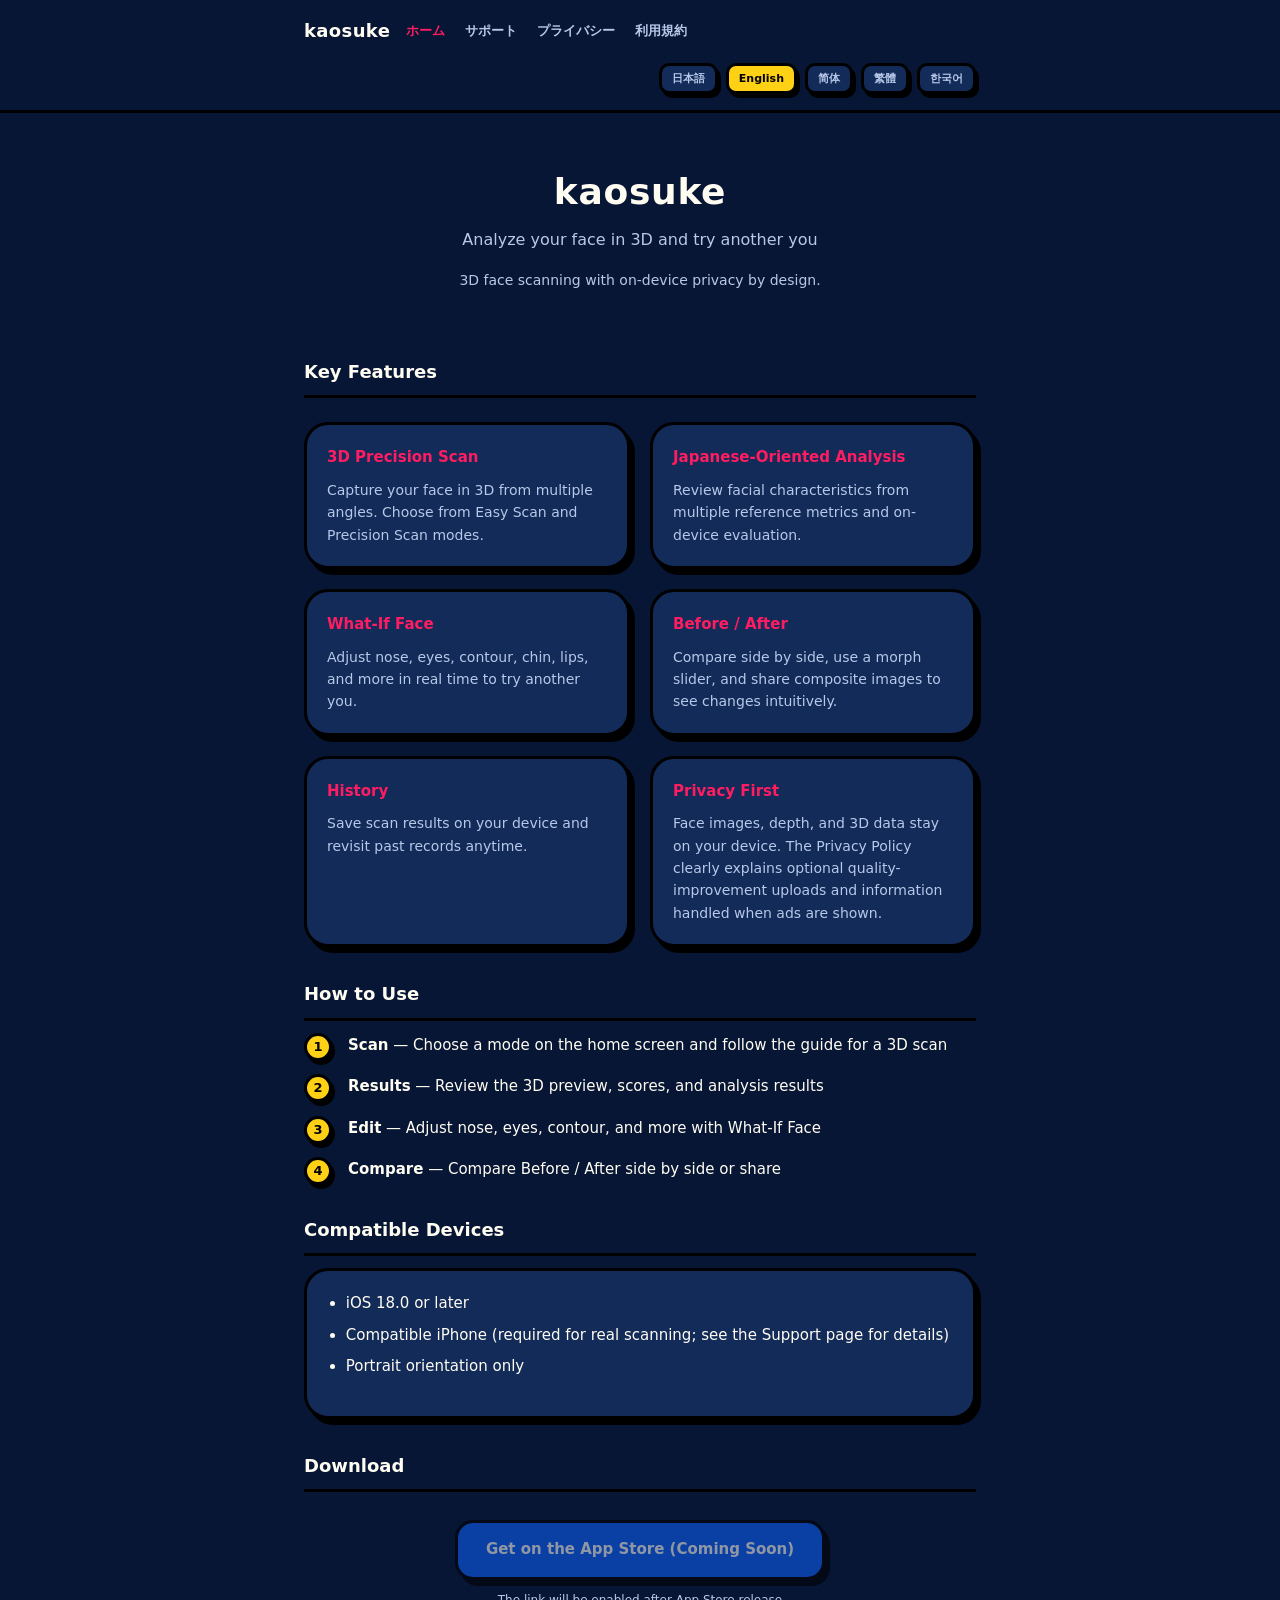
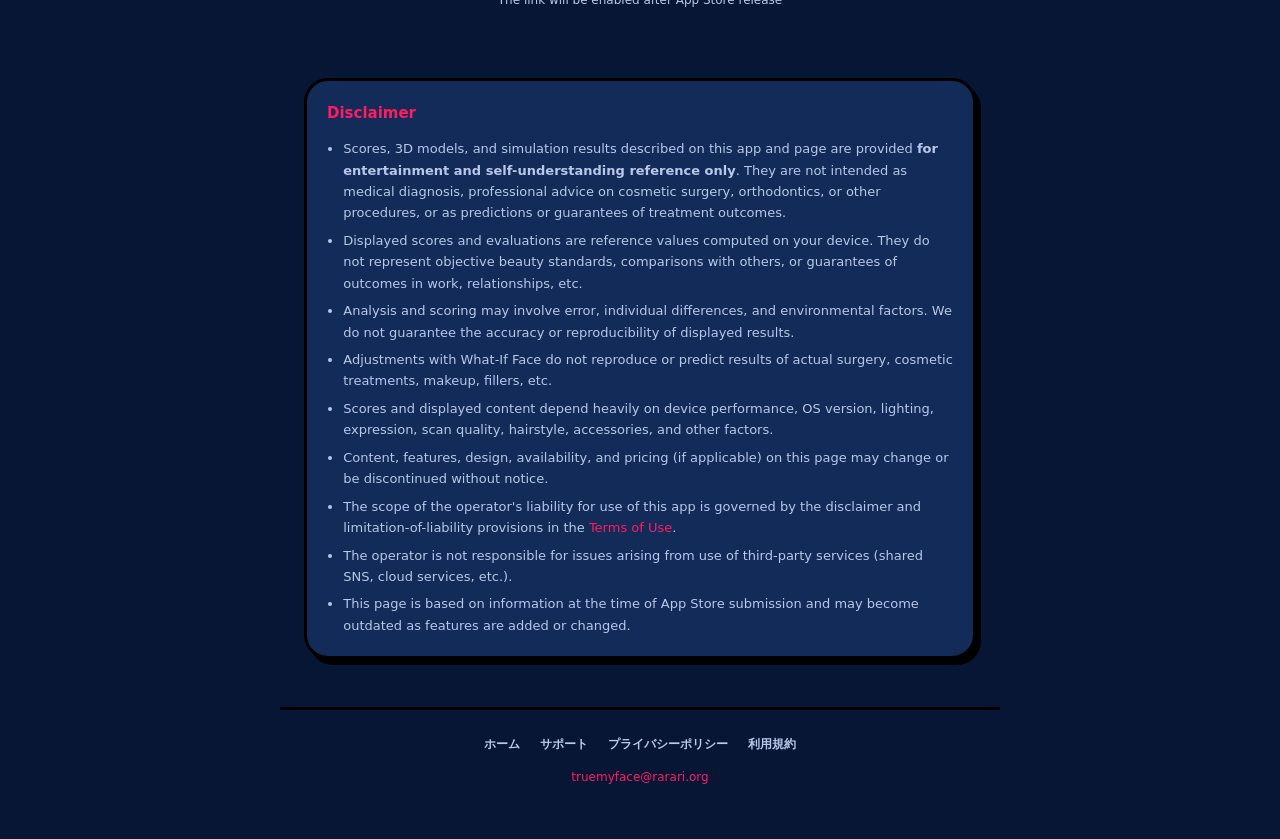
==== commit 078e2d24: "Disclose advertising data handling" ====
--- a/index.html
+++ b/index.html
@@ -51,7 +51,7 @@
         </div>
         <div class="feature-card">
             <h3>プライバシー第一</h3>
-            <p>顔画像・深度・3Dデータの撮影と解析は端末内で完結。同意時のみ、端末・OS・アプリのバージョン、エラーコード、処理時間などを送信します。</p>
+            <p>顔画像・深度・3Dデータの撮影と解析は端末内で完結。同意した品質改善情報と、広告表示時に必要な情報の取扱いはプライバシーポリシーで明示します。</p>
         </div>
     </div>
 
